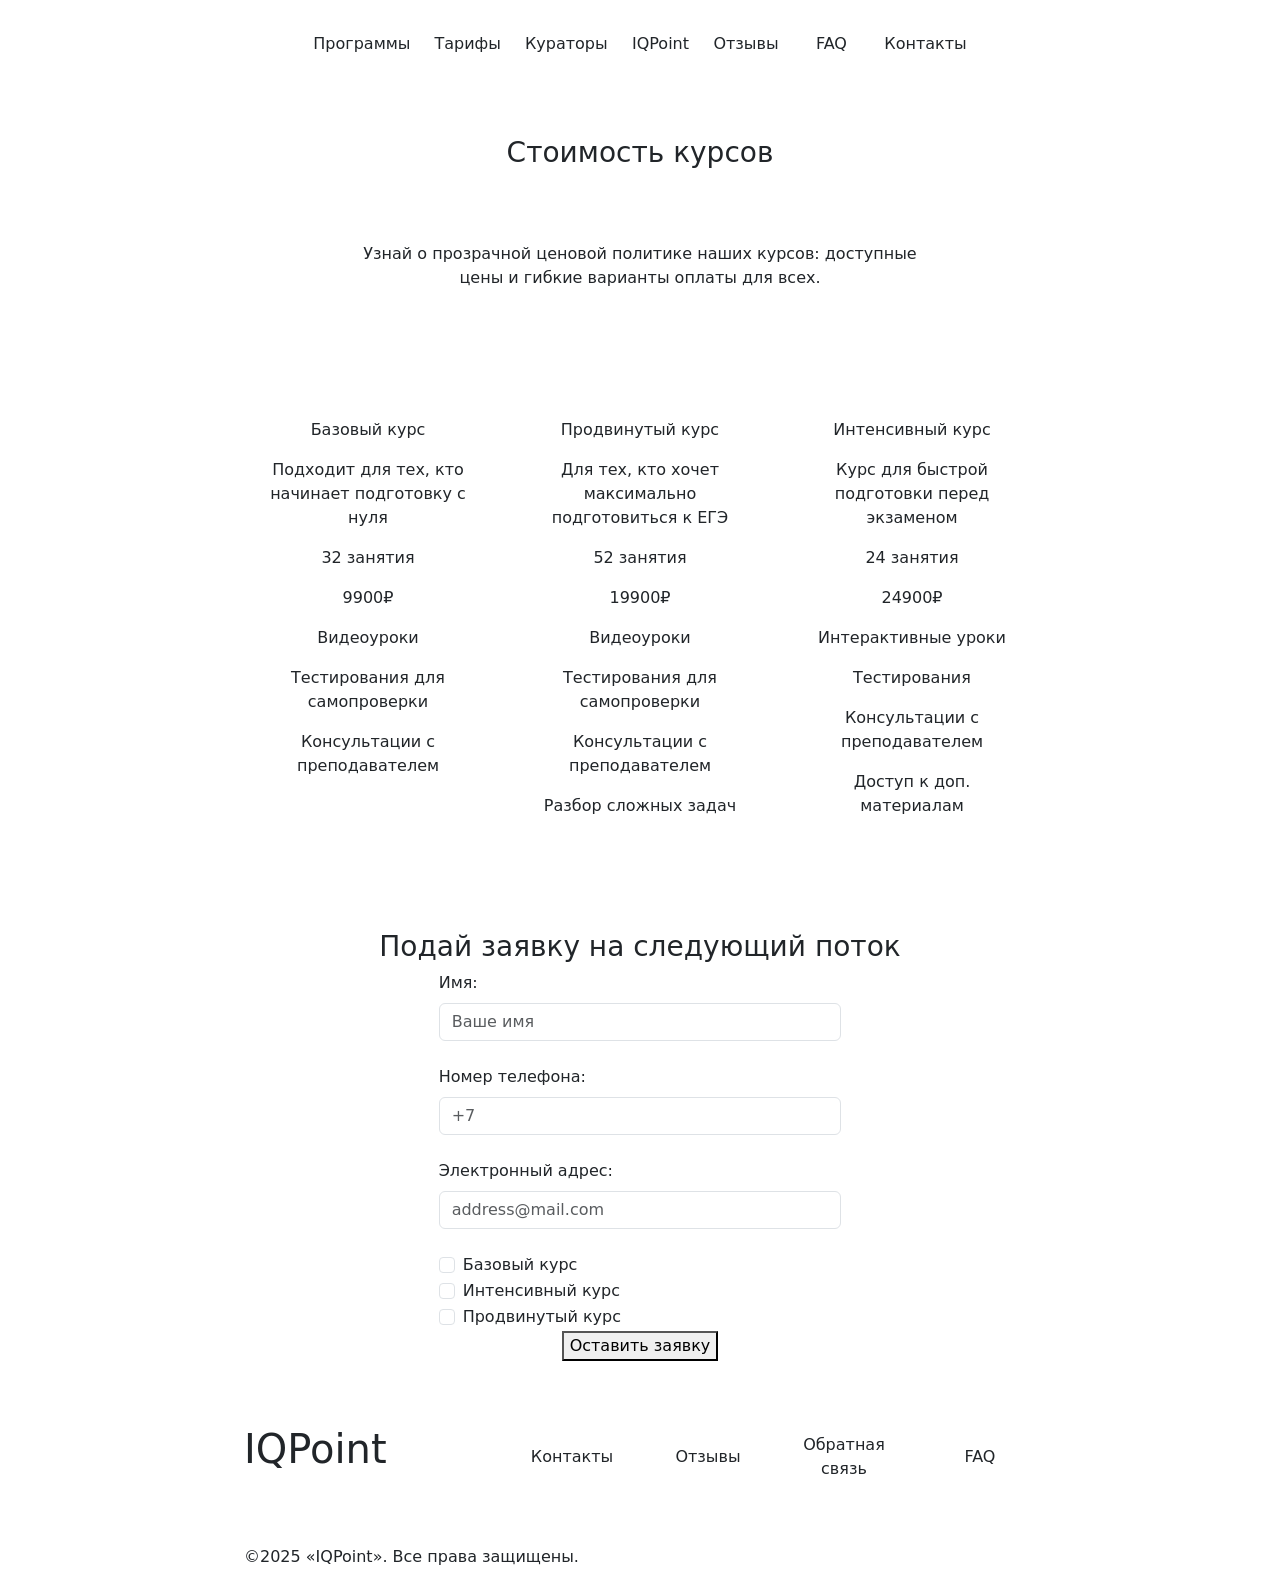
==== pug/pricing.html @ e209d947 "Add files via upload" ====
<!DOCTYPE html ><html> <head><meta charset="UTF-8"/><title>Тарифы | IQPoint</title><link rel="stylesheet" href="../styles/style.css"/><link href="https://cdn.jsdelivr.net/npm/bootstrap@5.0.2/dist/css/bootstrap.min.css" rel="stylesheet" integrity="sha384-EVSTQN3/azprG1Anm3QDgpJLIm9Nao0Yz1ztcQTwFspd3yD65VohhpuuCOmLASjC" crossorigin="anonymous"><div class="container-fluid header-container"><div class="row mx-5 my-3"><div class="col-2"></div><div class="col-8"><div class="header-col"><div class="row px-5 d-flex align-items-center"><div class="col d-flex justify-content-center py-3"><a class="nav-link" href="../pug/programms.html">Программы</a></div><div class="col d-flex justify-content-center"><a class="nav-link" href="../pug/pricing.html">Тарифы</a></div><div class="col d-flex justify-content-center"><a class="nav-link" href="../pug/teachers.html">Кураторы</a></div><div class="col d-flex justify-content-center"><a class="nav-link title" href="../pug/index.html">IQPoint</a></div><div class="col d-flex justify-content-center"><a class="nav-link" href="#">Отзывы</a></div><div class="col d-flex justify-content-center"><a class="nav-link" href="#">FAQ</a></div><div class="col d-flex justify-content-center"><a class="nav-link" href="#">Контакты</a></div></div></div></div><div class="col-2"></div></div></div></head><body><div class="body-container"> <div class="container-fluid"><div class="row mx-3 mt-3 text-center"><div class="col mt-5"><h3 class="bigger">Стоимость курсов</h3></div></div><div class="row mx-3 mt-3 text-center"><div class="col-3"></div><div class="col-6 mt-5"><p>Узнай о прозрачной ценовой политике наших курсов: доступные цены и гибкие варианты оплаты для всех.</p></div><div class="col-3"></div></div><div class="row mx-3 mt-3"><div class="col-2"></div><div class="col-8"><div class="row mt-5"> <div class="col mx-4 pricing-container text-center py-5"><p class="tariff title">Базовый курс</p><p class="tariff description">Подходит для тех, кто начинает подготовку с нуля </p><p class="tariff description">32 занятия</p><p class="tariff price">9900₽</p><p class="tariff description">Видеоуроки</p><p class="tariff description">Тестирования для самопроверки</p><p class="tariff description">Консультации с преподавателем</p></div><div class="col mx-4 pricing-container text-center py-5"><p class="tariff title">Продвинутый курс</p><p class="tariff description">Для тех, кто хочет максимально подготовиться к ЕГЭ</p><p class="tariff description">52 занятия</p><p class="tariff price">19900₽</p><p class="tariff description">Видеоуроки</p><p class="tariff description">Тестирования для самопроверки</p><p class="tariff description">Консультации с преподавателем</p><p class="tariff description">Разбор сложных задач</p></div><div class="col mx-4 pricing-container text-center py-5"><p class="tariff title">Интенсивный курс</p><p class="tariff description">Курс для быстрой подготовки перед экзаменом</p><p class="tariff description">24 занятия</p><p class="tariff price">24900₽</p><p class="tariff description">Интерактивные уроки</p><p class="tariff description">Тестирования</p><p class="tariff description">Консультации с преподавателем</p><p class="tariff description">Доступ к доп. материалам</p></div></div></div><div class="col-2"></div></div><div class="divider"></div><div class="row"><div class="col mt-5 text-center"><h3 class="bigger">Подай заявку на следующий поток</h3></div></div><div class="row"> <div class="col-4"></div><div class="col-4"><div class="contact-form"><form><div class="mb-4"><label class="form-label" for="name">Имя:</label><input class="form-control" id="name" type="text" placeholder="Ваше имя"/></div><div class="mb-4"><label class="form-label" for="number">Номер телефона:</label><input class="form-control" id="number" type="text" placeholder="+7"/></div><div class="mb-4"><label class="form-label" for="email">Электронный адрес:</label><input class="form-control" id="email" type="text" placeholder="address@mail.com"/></div></form><div class="form-check"><input class="form-check-input" id="option1" type="checkbox" value=""/><label class="form-check-label" for="option1">Базовый курс</label></div><div class="form-check"><input class="form-check-input" id="option1" type="checkbox" value=""/><label class="form-check-label" for="option2">Интенсивный курс</label></div><div class="form-check"><input class="form-check-input" id="option1" type="checkbox" value=""/><label class="form-check-label" for="option3">Продвинутый курс</label></div><div class="d-flex justify-content-center"><button class="btn-secondary">Оставить заявку</button></div></div></div><div class="col-4"></div></div></div></div></body><footer><div class="container-fluid footer-container"> <div class="row mx-3 mt-3"> <div class="col-2"> </div><div class="col-8"><div class="row my-5"> <div class="col-2 white-rect text-center"><h1>IQPoint </h1></div><div class="col-2"> </div><div class="col-8 white-rect"><div class="row d-flex align-items-center"><div class="col d-flex justify-content-center pt-2 text-center"><a class="nav-link" href="#">Контакты</a></div><div class="col d-flex justify-content-center pt-2 text-center"><a class="nav-link" href="#">Отзывы</a></div><div class="col d-flex justify-content-center pt-2 text-center"><a class="nav-link" href="#">Обратная связь</a></div><div class="col d-flex justify-content-center pt-2 text-center"><a class="nav-link" href="#">FAQ</a></div></div></div></div><div class="row-mt-5"> <p class="mt-5 pt-3">©2025 «IQPoint». Все права защищены.</p></div></div><div class="col-2"></div></div></div></footer></html>
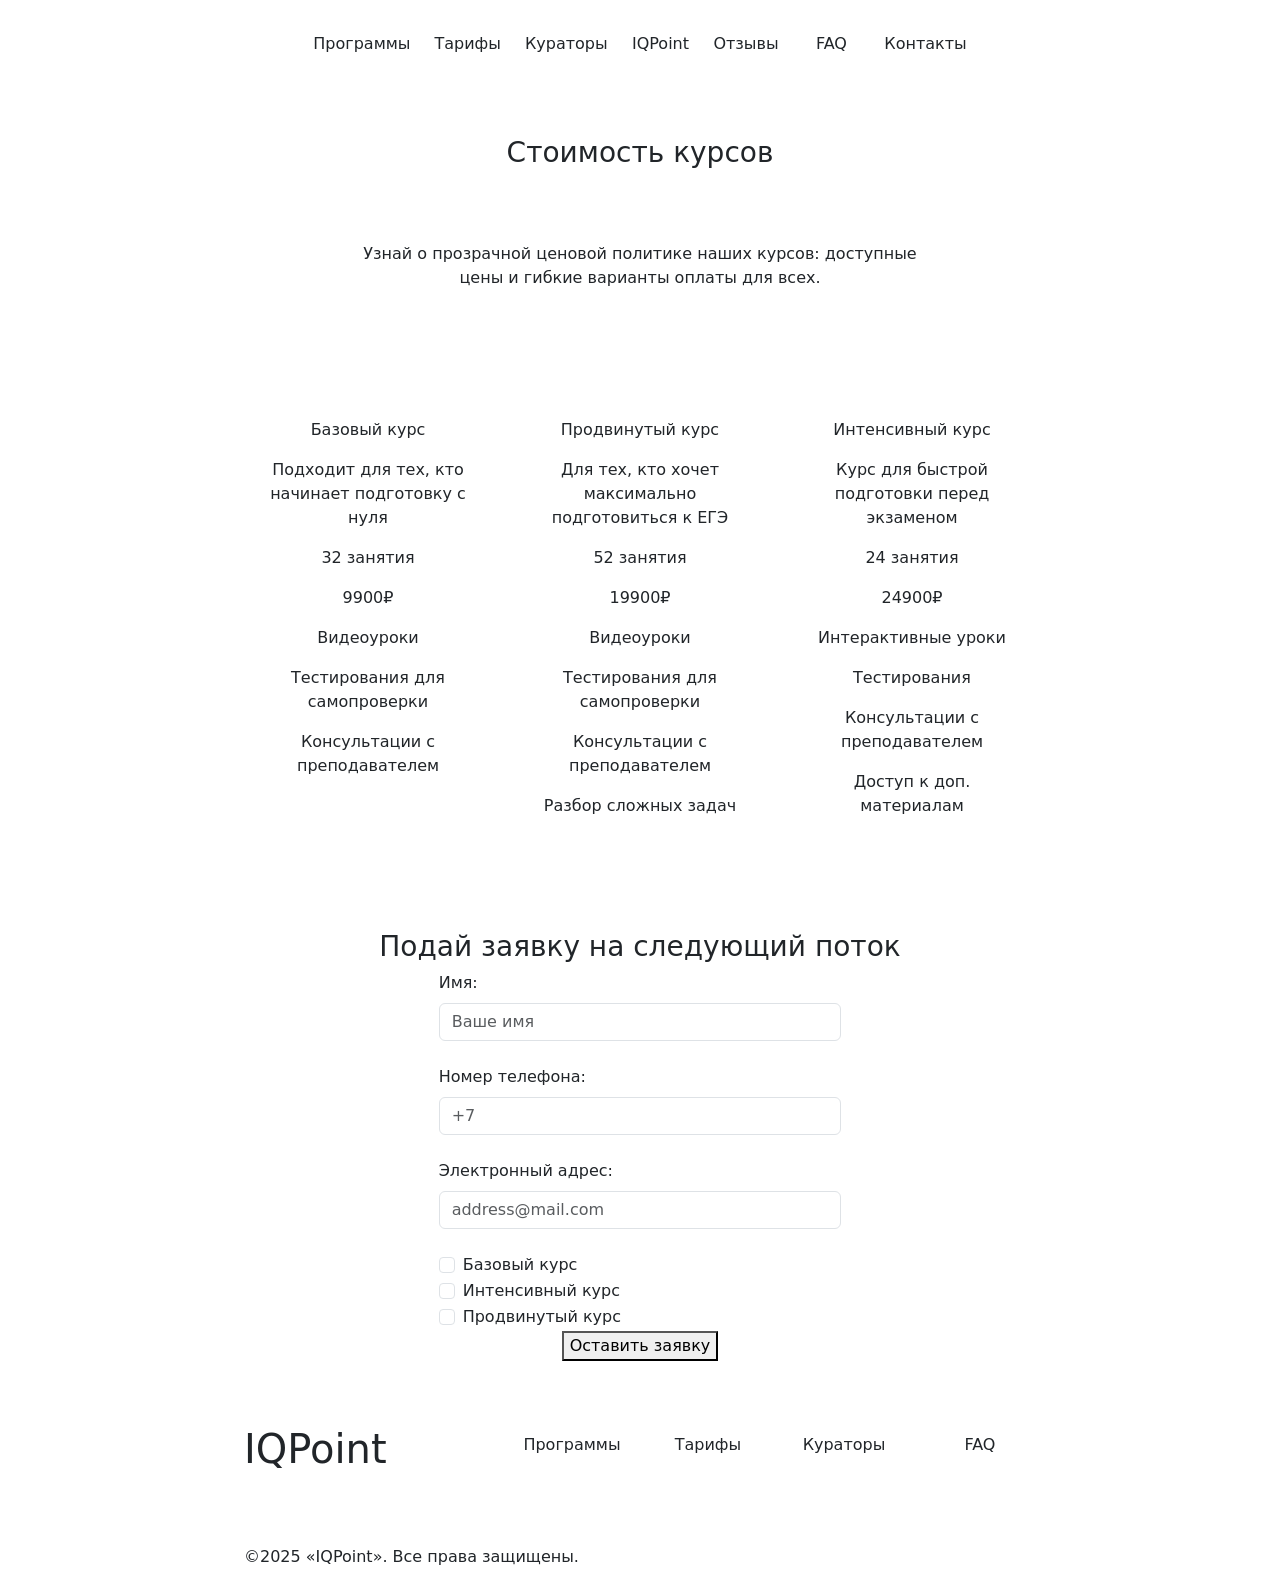
==== commit 606713d6: "Add files via upload" ====
--- a/pug/pricing.html
+++ b/pug/pricing.html
@@ -1 +1 @@
-<!DOCTYPE html ><html> <head><meta charset="UTF-8"/><title>Тарифы | IQPoint</title><link rel="stylesheet" href="../styles/style.css"/><link href="https://cdn.jsdelivr.net/npm/bootstrap@5.0.2/dist/css/bootstrap.min.css" rel="stylesheet" integrity="sha384-EVSTQN3/azprG1Anm3QDgpJLIm9Nao0Yz1ztcQTwFspd3yD65VohhpuuCOmLASjC" crossorigin="anonymous"><div class="container-fluid header-container"><div class="row mx-5 my-3"><div class="col-2"></div><div class="col-8"><div class="header-col"><div class="row px-5 d-flex align-items-center"><div class="col d-flex justify-content-center py-3"><a class="nav-link" href="../pug/programms.html">Программы</a></div><div class="col d-flex justify-content-center"><a class="nav-link" href="../pug/pricing.html">Тарифы</a></div><div class="col d-flex justify-content-center"><a class="nav-link" href="../pug/teachers.html">Кураторы</a></div><div class="col d-flex justify-content-center"><a class="nav-link title" href="../pug/index.html">IQPoint</a></div><div class="col d-flex justify-content-center"><a class="nav-link" href="#">Отзывы</a></div><div class="col d-flex justify-content-center"><a class="nav-link" href="#">FAQ</a></div><div class="col d-flex justify-content-center"><a class="nav-link" href="#">Контакты</a></div></div></div></div><div class="col-2"></div></div></div></head><body><div class="body-container"> <div class="container-fluid"><div class="row mx-3 mt-3 text-center"><div class="col mt-5"><h3 class="bigger">Стоимость курсов</h3></div></div><div class="row mx-3 mt-3 text-center"><div class="col-3"></div><div class="col-6 mt-5"><p>Узнай о прозрачной ценовой политике наших курсов: доступные цены и гибкие варианты оплаты для всех.</p></div><div class="col-3"></div></div><div class="row mx-3 mt-3"><div class="col-2"></div><div class="col-8"><div class="row mt-5"> <div class="col mx-4 pricing-container text-center py-5"><p class="tariff title">Базовый курс</p><p class="tariff description">Подходит для тех, кто начинает подготовку с нуля </p><p class="tariff description">32 занятия</p><p class="tariff price">9900₽</p><p class="tariff description">Видеоуроки</p><p class="tariff description">Тестирования для самопроверки</p><p class="tariff description">Консультации с преподавателем</p></div><div class="col mx-4 pricing-container text-center py-5"><p class="tariff title">Продвинутый курс</p><p class="tariff description">Для тех, кто хочет максимально подготовиться к ЕГЭ</p><p class="tariff description">52 занятия</p><p class="tariff price">19900₽</p><p class="tariff description">Видеоуроки</p><p class="tariff description">Тестирования для самопроверки</p><p class="tariff description">Консультации с преподавателем</p><p class="tariff description">Разбор сложных задач</p></div><div class="col mx-4 pricing-container text-center py-5"><p class="tariff title">Интенсивный курс</p><p class="tariff description">Курс для быстрой подготовки перед экзаменом</p><p class="tariff description">24 занятия</p><p class="tariff price">24900₽</p><p class="tariff description">Интерактивные уроки</p><p class="tariff description">Тестирования</p><p class="tariff description">Консультации с преподавателем</p><p class="tariff description">Доступ к доп. материалам</p></div></div></div><div class="col-2"></div></div><div class="divider"></div><div class="row"><div class="col mt-5 text-center"><h3 class="bigger">Подай заявку на следующий поток</h3></div></div><div class="row"> <div class="col-4"></div><div class="col-4"><div class="contact-form"><form><div class="mb-4"><label class="form-label" for="name">Имя:</label><input class="form-control" id="name" type="text" placeholder="Ваше имя"/></div><div class="mb-4"><label class="form-label" for="number">Номер телефона:</label><input class="form-control" id="number" type="text" placeholder="+7"/></div><div class="mb-4"><label class="form-label" for="email">Электронный адрес:</label><input class="form-control" id="email" type="text" placeholder="address@mail.com"/></div></form><div class="form-check"><input class="form-check-input" id="option1" type="checkbox" value=""/><label class="form-check-label" for="option1">Базовый курс</label></div><div class="form-check"><input class="form-check-input" id="option1" type="checkbox" value=""/><label class="form-check-label" for="option2">Интенсивный курс</label></div><div class="form-check"><input class="form-check-input" id="option1" type="checkbox" value=""/><label class="form-check-label" for="option3">Продвинутый курс</label></div><div class="d-flex justify-content-center"><button class="btn-secondary">Оставить заявку</button></div></div></div><div class="col-4"></div></div></div></div></body><footer><div class="container-fluid footer-container"> <div class="row mx-3 mt-3"> <div class="col-2"> </div><div class="col-8"><div class="row my-5"> <div class="col-2 white-rect text-center"><h1>IQPoint </h1></div><div class="col-2"> </div><div class="col-8 white-rect"><div class="row d-flex align-items-center"><div class="col d-flex justify-content-center pt-2 text-center"><a class="nav-link" href="#">Контакты</a></div><div class="col d-flex justify-content-center pt-2 text-center"><a class="nav-link" href="#">Отзывы</a></div><div class="col d-flex justify-content-center pt-2 text-center"><a class="nav-link" href="#">Обратная связь</a></div><div class="col d-flex justify-content-center pt-2 text-center"><a class="nav-link" href="#">FAQ</a></div></div></div></div><div class="row-mt-5"> <p class="mt-5 pt-3">©2025 «IQPoint». Все права защищены.</p></div></div><div class="col-2"></div></div></div></footer></html>+<!DOCTYPE html ><html> <head><meta charset="UTF-8"/><title>Тарифы | IQPoint</title><link rel="stylesheet" href="../styles/style.css"/><link href="https://cdn.jsdelivr.net/npm/bootstrap@5.0.2/dist/css/bootstrap.min.css" rel="stylesheet" integrity="sha384-EVSTQN3/azprG1Anm3QDgpJLIm9Nao0Yz1ztcQTwFspd3yD65VohhpuuCOmLASjC" crossorigin="anonymous"><div class="container-fluid header-container"><div class="row mx-5 my-3"><div class="col-2"></div><div class="col-8"><div class="header-col"><div class="row px-5 d-flex align-items-center"><div class="col d-flex justify-content-center py-3"><a class="nav-link" href="../pug/programms.html">Программы</a></div><div class="col d-flex justify-content-center"><a class="nav-link" href="../pug/pricing.html">Тарифы</a></div><div class="col d-flex justify-content-center"><a class="nav-link" href="../pug/teachers.html">Кураторы</a></div><div class="col d-flex justify-content-center"><a class="nav-link title" href="../pug/index.html">IQPoint</a></div><div class="col d-flex justify-content-center"><a class="nav-link" href="../pug/index.html#feedback">Отзывы</a></div><div class="col d-flex justify-content-center"><a class="nav-link" href="../pug/index.html#FAQ">FAQ</a></div><div class="col d-flex justify-content-center"><a class="nav-link" href="../pug/index.html#contacts">Контакты</a></div></div></div></div><div class="col-2"></div></div></div></head><body><div class="body-container"> <div class="container-fluid"><div class="row mx-3 mt-3 text-center"><div class="col mt-5"><h3 class="bigger">Стоимость курсов</h3></div></div><div class="row mx-3 mt-3 text-center"><div class="col-3"></div><div class="col-6 mt-5"><p>Узнай о прозрачной ценовой политике наших курсов: доступные цены и гибкие варианты оплаты для всех.</p></div><div class="col-3"></div></div><div class="row mx-3 mt-3"><div class="col-2"></div><div class="col-8"><div class="row mt-5"> <div class="col mx-4 pricing-container text-center py-5"><p class="tariff title">Базовый курс</p><p class="tariff description">Подходит для тех, кто начинает подготовку с нуля </p><p class="tariff description">32 занятия</p><p class="tariff price">9900₽</p><p class="tariff description">Видеоуроки</p><p class="tariff description">Тестирования для самопроверки</p><p class="tariff description">Консультации с преподавателем</p></div><div class="col mx-4 pricing-container text-center py-5"><p class="tariff title">Продвинутый курс</p><p class="tariff description">Для тех, кто хочет максимально подготовиться к ЕГЭ</p><p class="tariff description">52 занятия</p><p class="tariff price">19900₽</p><p class="tariff description">Видеоуроки</p><p class="tariff description">Тестирования для самопроверки</p><p class="tariff description">Консультации с преподавателем</p><p class="tariff description">Разбор сложных задач</p></div><div class="col mx-4 pricing-container text-center py-5"><p class="tariff title">Интенсивный курс</p><p class="tariff description">Курс для быстрой подготовки перед экзаменом</p><p class="tariff description">24 занятия</p><p class="tariff price">24900₽</p><p class="tariff description">Интерактивные уроки</p><p class="tariff description">Тестирования</p><p class="tariff description">Консультации с преподавателем</p><p class="tariff description">Доступ к доп. материалам</p></div></div></div><div class="col-2"></div></div><div class="divider"></div><div class="row"><div class="col mt-5 text-center"><h3 class="bigger">Подай заявку на следующий поток</h3></div></div><div class="row"> <div class="col-4"></div><div class="col-4"><div class="contact-form"><form><div class="mb-4"><label class="form-label" for="name">Имя:</label><input class="form-control" id="name" type="text" placeholder="Ваше имя"/></div><div class="mb-4"><label class="form-label" for="number">Номер телефона:</label><input class="form-control" id="number" type="text" placeholder="+7"/></div><div class="mb-4"><label class="form-label" for="email">Электронный адрес:</label><input class="form-control" id="email" type="text" placeholder="address@mail.com"/></div></form><div class="form-check"><input class="form-check-input" id="option1" type="checkbox" value=""/><label class="form-check-label" for="option1">Базовый курс</label></div><div class="form-check"><input class="form-check-input" id="option1" type="checkbox" value=""/><label class="form-check-label" for="option2">Интенсивный курс</label></div><div class="form-check"><input class="form-check-input" id="option1" type="checkbox" value=""/><label class="form-check-label" for="option3">Продвинутый курс</label></div><div class="d-flex justify-content-center"><button class="btn-secondary">Оставить заявку</button></div></div></div><div class="col-4"></div></div></div></div></body><footer><div class="container-fluid footer-container"> <div class="row mx-3 mt-3"> <div class="col-2"> </div><div class="col-8"><div class="row my-5"> <div class="col-2 white-rect text-center"><h1>IQPoint </h1></div><div class="col-2"> </div><div class="col-8 white-rect"><div class="row d-flex align-items-center"><div class="col d-flex justify-content-center pt-2 text-center"><a class="nav-link" href="../pug/programms.html">Программы</a></div><div class="col d-flex justify-content-center pt-2 text-center"><a class="nav-link" href="../pug/pricing.html">Тарифы</a></div><div class="col d-flex justify-content-center pt-2 text-center"><a class="nav-link" href="../pug/teachers.html">Кураторы</a></div><div class="col d-flex justify-content-center pt-2 text-center"><a class="nav-link" href="../pug/index.html#FAQ">FAQ</a></div></div></div></div><div class="row-mt-5"> <p class="mt-5 pt-3">©2025 «IQPoint». Все права защищены.</p></div></div><div class="col-2"></div></div></div></footer></html>
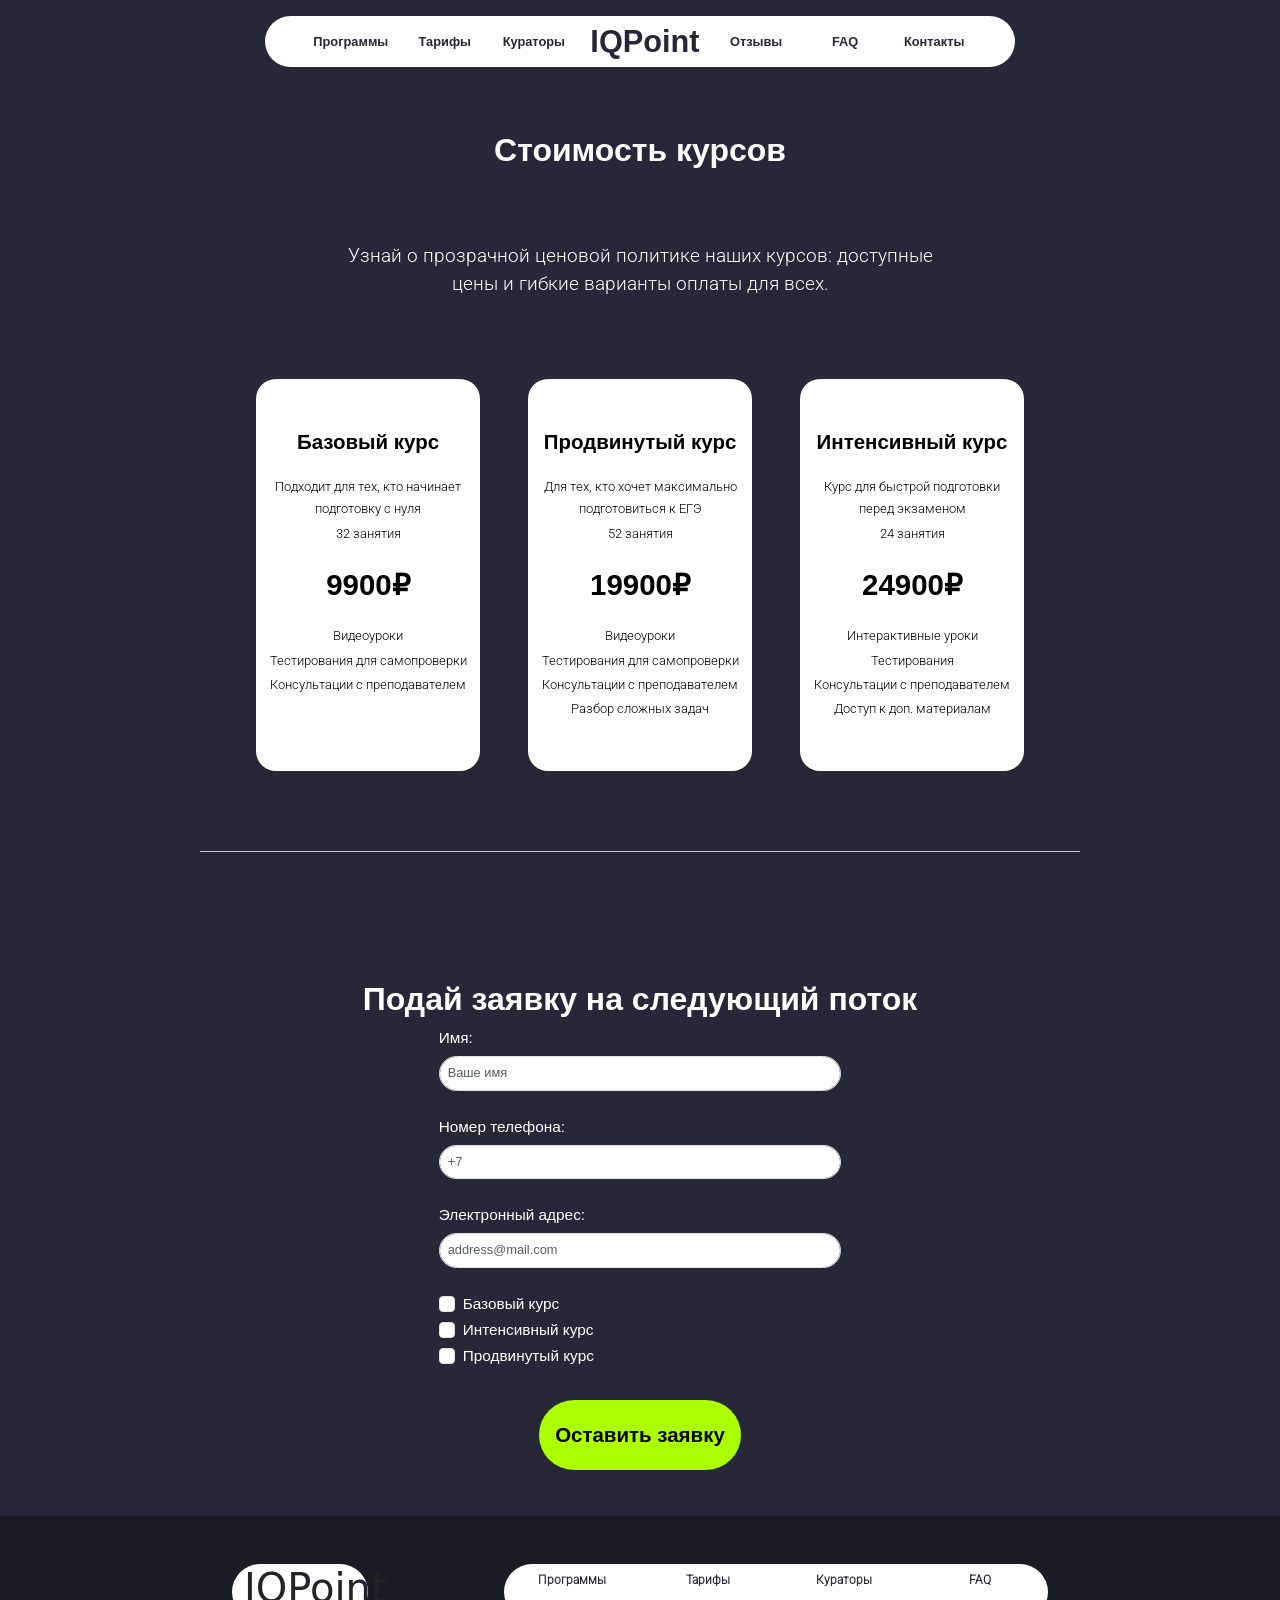
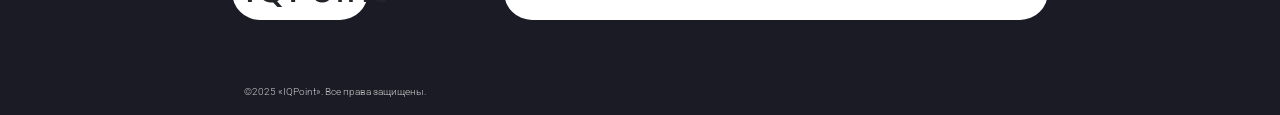
==== commit 93575a87: "Add files via upload" ====
--- a/pug/pricing.html
+++ b/pug/pricing.html
@@ -1 +1,156 @@
-<!DOCTYPE html ><html> <head><meta charset="UTF-8"/><title>Тарифы | IQPoint</title><link rel="stylesheet" href="../styles/style.css"/><link href="https://cdn.jsdelivr.net/npm/bootstrap@5.0.2/dist/css/bootstrap.min.css" rel="stylesheet" integrity="sha384-EVSTQN3/azprG1Anm3QDgpJLIm9Nao0Yz1ztcQTwFspd3yD65VohhpuuCOmLASjC" crossorigin="anonymous"><div class="container-fluid header-container"><div class="row mx-5 my-3"><div class="col-2"></div><div class="col-8"><div class="header-col"><div class="row px-5 d-flex align-items-center"><div class="col d-flex justify-content-center py-3"><a class="nav-link" href="../pug/programms.html">Программы</a></div><div class="col d-flex justify-content-center"><a class="nav-link" href="../pug/pricing.html">Тарифы</a></div><div class="col d-flex justify-content-center"><a class="nav-link" href="../pug/teachers.html">Кураторы</a></div><div class="col d-flex justify-content-center"><a class="nav-link title" href="../pug/index.html">IQPoint</a></div><div class="col d-flex justify-content-center"><a class="nav-link" href="../pug/index.html#feedback">Отзывы</a></div><div class="col d-flex justify-content-center"><a class="nav-link" href="../pug/index.html#FAQ">FAQ</a></div><div class="col d-flex justify-content-center"><a class="nav-link" href="../pug/index.html#contacts">Контакты</a></div></div></div></div><div class="col-2"></div></div></div></head><body><div class="body-container"> <div class="container-fluid"><div class="row mx-3 mt-3 text-center"><div class="col mt-5"><h3 class="bigger">Стоимость курсов</h3></div></div><div class="row mx-3 mt-3 text-center"><div class="col-3"></div><div class="col-6 mt-5"><p>Узнай о прозрачной ценовой политике наших курсов: доступные цены и гибкие варианты оплаты для всех.</p></div><div class="col-3"></div></div><div class="row mx-3 mt-3"><div class="col-2"></div><div class="col-8"><div class="row mt-5"> <div class="col mx-4 pricing-container text-center py-5"><p class="tariff title">Базовый курс</p><p class="tariff description">Подходит для тех, кто начинает подготовку с нуля </p><p class="tariff description">32 занятия</p><p class="tariff price">9900₽</p><p class="tariff description">Видеоуроки</p><p class="tariff description">Тестирования для самопроверки</p><p class="tariff description">Консультации с преподавателем</p></div><div class="col mx-4 pricing-container text-center py-5"><p class="tariff title">Продвинутый курс</p><p class="tariff description">Для тех, кто хочет максимально подготовиться к ЕГЭ</p><p class="tariff description">52 занятия</p><p class="tariff price">19900₽</p><p class="tariff description">Видеоуроки</p><p class="tariff description">Тестирования для самопроверки</p><p class="tariff description">Консультации с преподавателем</p><p class="tariff description">Разбор сложных задач</p></div><div class="col mx-4 pricing-container text-center py-5"><p class="tariff title">Интенсивный курс</p><p class="tariff description">Курс для быстрой подготовки перед экзаменом</p><p class="tariff description">24 занятия</p><p class="tariff price">24900₽</p><p class="tariff description">Интерактивные уроки</p><p class="tariff description">Тестирования</p><p class="tariff description">Консультации с преподавателем</p><p class="tariff description">Доступ к доп. материалам</p></div></div></div><div class="col-2"></div></div><div class="divider"></div><div class="row"><div class="col mt-5 text-center"><h3 class="bigger">Подай заявку на следующий поток</h3></div></div><div class="row"> <div class="col-4"></div><div class="col-4"><div class="contact-form"><form><div class="mb-4"><label class="form-label" for="name">Имя:</label><input class="form-control" id="name" type="text" placeholder="Ваше имя"/></div><div class="mb-4"><label class="form-label" for="number">Номер телефона:</label><input class="form-control" id="number" type="text" placeholder="+7"/></div><div class="mb-4"><label class="form-label" for="email">Электронный адрес:</label><input class="form-control" id="email" type="text" placeholder="address@mail.com"/></div></form><div class="form-check"><input class="form-check-input" id="option1" type="checkbox" value=""/><label class="form-check-label" for="option1">Базовый курс</label></div><div class="form-check"><input class="form-check-input" id="option1" type="checkbox" value=""/><label class="form-check-label" for="option2">Интенсивный курс</label></div><div class="form-check"><input class="form-check-input" id="option1" type="checkbox" value=""/><label class="form-check-label" for="option3">Продвинутый курс</label></div><div class="d-flex justify-content-center"><button class="btn-secondary">Оставить заявку</button></div></div></div><div class="col-4"></div></div></div></div></body><footer><div class="container-fluid footer-container"> <div class="row mx-3 mt-3"> <div class="col-2"> </div><div class="col-8"><div class="row my-5"> <div class="col-2 white-rect text-center"><h1>IQPoint </h1></div><div class="col-2"> </div><div class="col-8 white-rect"><div class="row d-flex align-items-center"><div class="col d-flex justify-content-center pt-2 text-center"><a class="nav-link" href="../pug/programms.html">Программы</a></div><div class="col d-flex justify-content-center pt-2 text-center"><a class="nav-link" href="../pug/pricing.html">Тарифы</a></div><div class="col d-flex justify-content-center pt-2 text-center"><a class="nav-link" href="../pug/teachers.html">Кураторы</a></div><div class="col d-flex justify-content-center pt-2 text-center"><a class="nav-link" href="../pug/index.html#FAQ">FAQ</a></div></div></div></div><div class="row-mt-5"> <p class="mt-5 pt-3">©2025 «IQPoint». Все права защищены.</p></div></div><div class="col-2"></div></div></div></footer></html>+<!DOCTYPE html>
+<html>
+
+<head>
+    <meta charset="UTF-8" />
+    <title>Тарифы | IQPoint</title>
+    <link rel="stylesheet" href="../styles/style.css" />
+    <link href="https://cdn.jsdelivr.net/npm/bootstrap@5.0.2/dist/css/bootstrap.min.css" rel="stylesheet"
+        integrity="sha384-EVSTQN3/azprG1Anm3QDgpJLIm9Nao0Yz1ztcQTwFspd3yD65VohhpuuCOmLASjC" crossorigin="anonymous">
+    <div class="container-fluid header-container">
+        <div class="row mx-5 my-3">
+            <div class="col-2"></div>
+            <div class="col-8">
+                <div class="header-col">
+                    <div class="row px-5 d-flex align-items-center">
+                        <div class="col d-flex justify-content-center py-3"><a class="nav-link"
+                                href="../pug/programms.html">Программы</a></div>
+                        <div class="col d-flex justify-content-center"><a class="nav-link"
+                                href="../pug/pricing.html">Тарифы</a></div>
+                        <div class="col d-flex justify-content-center"><a class="nav-link"
+                                href="../pug/teachers.html">Кураторы</a></div>
+                        <div class="col d-flex justify-content-center"><a class="nav-link title"
+                                href="../pug/index.html">IQPoint</a></div>
+                        <div class="col d-flex justify-content-center"><a class="nav-link"
+                                href="../pug/index.html#feedback">Отзывы</a></div>
+                        <div class="col d-flex justify-content-center"><a class="nav-link"
+                                href="../pug/index.html#FAQ">FAQ</a></div>
+                        <div class="col d-flex justify-content-center"><a class="nav-link"
+                                href="../pug/index.html#contacts">Контакты</a></div>
+                    </div>
+                </div>
+            </div>
+            <div class="col-2"></div>
+        </div>
+    </div>
+</head>
+
+<body>
+    <div class="body-container">
+        <div class="container-fluid">
+            <div class="row mx-3 mt-3 text-center">
+                <div class="col mt-5">
+                    <h3 class="bigger" id="pricing-section">Стоимость курсов</h3>
+                </div>
+            </div>
+            <div class="row mx-3 mt-3 text-center">
+                <div class="col-3"></div>
+                <div class="col-6 mt-5">
+                    <p>Узнай о прозрачной ценовой политике наших курсов: доступные цены и гибкие варианты оплаты для
+                        всех.</p>
+                </div>
+                <div class="col-3"></div>
+            </div>
+            <div class="row mx-3 mt-3">
+                <div class="col-2"></div>
+                <div class="col-8">
+                    <div class="row mt-5">
+                        <div class="col mx-4 pricing-container text-center py-5">
+                            <p class="tariff title">Базовый курс</p>
+                            <p class="tariff description">Подходит для тех, кто начинает подготовку с нуля </p>
+                            <p class="tariff description">32 занятия</p>
+                            <p class="tariff price">9900₽</p>
+                            <p class="tariff description">Видеоуроки</p>
+                            <p class="tariff description">Тестирования для самопроверки</p>
+                            <p class="tariff description">Консультации с преподавателем</p>
+                        </div>
+                        <div class="col mx-4 pricing-container text-center py-5">
+                            <p class="tariff title">Продвинутый курс</p>
+                            <p class="tariff description">Для тех, кто хочет максимально подготовиться к ЕГЭ</p>
+                            <p class="tariff description">52 занятия</p>
+                            <p class="tariff price">19900₽</p>
+                            <p class="tariff description">Видеоуроки</p>
+                            <p class="tariff description">Тестирования для самопроверки</p>
+                            <p class="tariff description">Консультации с преподавателем</p>
+                            <p class="tariff description">Разбор сложных задач</p>
+                        </div>
+                        <div class="col mx-4 pricing-container text-center py-5">
+                            <p class="tariff title">Интенсивный курс</p>
+                            <p class="tariff description">Курс для быстрой подготовки перед экзаменом</p>
+                            <p class="tariff description">24 занятия</p>
+                            <p class="tariff price">24900₽</p>
+                            <p class="tariff description">Интерактивные уроки</p>
+                            <p class="tariff description">Тестирования</p>
+                            <p class="tariff description">Консультации с преподавателем</p>
+                            <p class="tariff description">Доступ к доп. материалам</p>
+                        </div>
+                    </div>
+                </div>
+                <div class="col-2"></div>
+            </div>
+            <div class="divider"></div>
+             <div class="row">
+                <div class="col mt-5 text-center">
+                    <h3 class="bigger" id="apply-section">Подай заявку на следующий поток</h3>
+                </div>
+            </div>
+            <div class="row">
+                <div class="col-4"></div>
+                <div class="col-4">
+                    <div class="contact-form">
+                        <form>
+                            <div class="mb-4"><label class="form-label" for="name">Имя:</label><input
+                                    class="form-control" id="name" type="text" placeholder="Ваше имя" /></div>
+                            <div class="mb-4"><label class="form-label" for="number">Номер телефона:</label><input
+                                    class="form-control" id="number" type="text" placeholder="+7" /></div>
+                            <div class="mb-4"><label class="form-label" for="email">Электронный адрес:</label><input
+                                    class="form-control" id="email" type="text" placeholder="address@mail.com" /></div>
+                        </form>
+                        <div class="form-check"><input class="form-check-input" id="option1" type="checkbox"
+                                value="" /><label class="form-check-label" for="option1">Базовый курс</label></div>
+                        <div class="form-check"><input class="form-check-input" id="option1" type="checkbox"
+                                value="" /><label class="form-check-label" for="option2">Интенсивный курс</label></div>
+                        <div class="form-check"><input class="form-check-input" id="option1" type="checkbox"
+                                value="" /><label class="form-check-label" for="option3">Продвинутый курс</label></div>
+                        <div class="d-flex justify-content-center"><button class="btn-secondary">Оставить
+                                заявку</button></div>
+                    </div>
+                </div>
+                <div class="col-4"></div>
+            </div>
+        </div>
+    </div>
+</body>
+<footer>
+    <div class="container-fluid footer-container">
+        <div class="row mx-3 mt-3">
+            <div class="col-2"> </div>
+            <div class="col-8">
+                <div class="row my-5">
+                    <div class="col-2 white-rect text-center">
+                        <h1>IQPoint </h1>
+                    </div>
+                    <div class="col-2"> </div>
+                    <div class="col-8 white-rect">
+                        <div class="row d-flex align-items-center">
+                            <div class="col d-flex justify-content-center pt-2 text-center"><a class="nav-link"
+                                    href="../pug/programms.html">Программы</a></div>
+                            <div class="col d-flex justify-content-center pt-2 text-center"><a class="nav-link"
+                                    href="../pug/pricing.html">Тарифы</a></div>
+                            <div class="col d-flex justify-content-center pt-2 text-center"><a class="nav-link"
+                                    href="../pug/teachers.html">Кураторы</a></div>
+                            <div class="col d-flex justify-content-center pt-2 text-center"><a class="nav-link"
+                                    href="../pug/index.html#FAQ">FAQ</a></div>
+                        </div>
+                    </div>
+                </div>
+                <div class="row-mt-5">
+                    <p class="mt-5 pt-3">©2025 «IQPoint». Все права защищены.</p>
+                </div>
+            </div>
+            <div class="col-2"></div>
+        </div>
+    </div>
+</footer>
+
+</html>
--- a/styles/style.css
+++ b/styles/style.css
@@ -0,0 +1,412 @@
+@import url(https://cdn.jsdelivr.net/npm/bootstrap@5.0.2/dist/css/bootstrap.min.css);
+@font-face {
+  font-family: "Roboto";
+  src: url("../assets/fonts/Roboto-SemiBold.ttf") format("truetype");
+  font-style: semibold !important;
+  font-weight: 600 !important;
+}
+@font-face {
+  font-family: "Roboto";
+  src: url("../assets/fonts/Roboto-Bold.ttf") format("truetype");
+  font-style: bold !important;
+  font-weight: 900 !important;
+}
+@font-face {
+  font-family: "Roboto";
+  src: url("../assets/fonts/Roboto-Black.ttf") format("truetype");
+  font-style: black !important;
+  font-weight: 1100 !important;
+}
+@font-face {
+  font-family: "Roboto";
+  src: url("../assets/fonts/Roboto-Regular.ttf") format("truetype");
+  font-style: regular !important;
+  font-weight: 400 !important;
+}
+@font-face {
+  font-family: "Roboto";
+  src: url("../assets/fonts/Roboto-Light.ttf") format("truetype");
+  font-style: light !important;
+  font-weight: 300 !important;
+}
+@font-face {
+  font-family: "Audiowide";
+  src: url("../assets/fonts/Audiowide-Regular.ttf") format("truetype");
+  font-style: regular !important;
+  font-weight: 400 !important;
+}
+html, body, head {
+  background-color: #282737 !important;
+  overflow-x: hidden;
+  margin: 0;
+  padding: 0;
+  box-sizing: border-box;
+}
+
+.header-container .header-col {
+  background-color: white;
+  border-radius: 50px;
+}
+.header-container .header-col .nav-link {
+  color: #282737;
+  font-family: "Arial";
+  font-style: bold !important;
+  font-weight: 700;
+  font-size: 1vw;
+}
+.header-container .header-col .nav-link.title {
+  font-size: 2.4vw;
+}
+
+.body-container h1 {
+  font-family: "Audiowide";
+  font-weight: 600;
+  font-size: 10vw;
+  color: white;
+}
+.body-container h2 {
+  font-family: "Roboto";
+  font-weight: 600;
+  font-size: 2.5vw;
+  color: white;
+}
+.body-container h2 .t-title {
+  font-weight: 900;
+}
+.body-container h3 {
+  font-family: "Arial";
+  font-weight: 600;
+  font-size: 1.6vw;
+  color: white;
+}
+.body-container h3.bigger {
+  font-size: 2.5vw;
+}
+.body-container h4 {
+  font-family: "Roboto";
+  font-weight: 300;
+  font-size: 1.6vw;
+  color: white;
+}
+.body-container h5 {
+  font-family: "Roboto";
+  font-weight: 900;
+  font-size: 1.6vw;
+  color: white;
+}
+.body-container p {
+  font-family: "Roboto";
+  font-weight: 400;
+  font-size: 1.5vw;
+  color: white;
+}
+.body-container p.t-description {
+  font-family: "Arial";
+  font-weight: 300;
+  font-size: 1.2vw;
+}
+.body-container p.course-title {
+  font-family: "Arial";
+  font-size: 2vw;
+  font-weight: 700 !important;
+  margin-bottom: 2vh;
+}
+.body-container p.course-title.black {
+  color: black;
+}
+.body-container p.desc-title {
+  font-family: "Arial";
+  font-size: 1.6vw;
+  font-weight: 700 !important;
+  margin-bottom: 2vh;
+  color: black;
+}
+.body-container p.desc-main {
+  font-family: "Roboto";
+  font-size: 1vw;
+  font-weight: 500 !important;
+  margin-bottom: 2vh;
+  color: black;
+}
+.body-container p.course-description {
+  font-size: 1.2vw;
+  margin-bottom: 2vh;
+}
+.body-container p.smaller {
+  font-size: 0.8vw;
+}
+.body-container p.feedback {
+  font-size: 1.3vw;
+}
+.body-container .pricing-container {
+  background-color: white;
+  border-radius: 20px;
+  color: white;
+}
+.body-container .pricing-container .tariff {
+  color: black;
+}
+.body-container .pricing-container .tariff.title {
+  font-family: "Arial";
+  font-size: 1.6vw;
+  font-weight: 700 !important;
+  margin-bottom: 2vh;
+}
+.body-container .pricing-container .tariff.price {
+  font-family: "Arial";
+  font-size: 2.3vw;
+  font-weight: 700 !important;
+  margin-top: 2vh;
+  margin-bottom: 2vh;
+}
+.body-container .pricing-container .tariff.description {
+  font-family: "Roboto";
+  font-size: 1vw;
+  font-weight: 300 !important;
+  line-height: 2.5vh;
+  margin-bottom: 0.2vh;
+}
+.body-container .teacher-container .teacher-pic {
+  width: 350px;
+  height: 250px;
+  overflow: hidden;
+  -o-object-fit: cover;
+     object-fit: cover;
+  border-radius: 50px;
+}
+.body-container .teacher-container .teacher {
+  color: rgb(255, 255, 255);
+}
+.body-container .teacher-container .teacher.name {
+  font-family: "Arial";
+  font-size: 1.3vw;
+  font-weight: 700 !important;
+  margin-bottom: 2vh;
+}
+.body-container .teacher-container .teacher.occupation {
+  font-family: "Roboto";
+  font-size: 1vw;
+  font-weight: 300 !important;
+  margin-top: -2vh;
+  margin-bottom: 2vh;
+}
+.body-container .teacher-container .teacher.description {
+  font-family: "Roboto";
+  font-size: 1vw;
+  font-weight: 300 !important;
+  line-height: 2.5vh;
+  margin-bottom: 0.2vh;
+}
+.body-container .blog-container .blog-pic {
+  width: 350px;
+  height: 250px;
+  overflow: hidden;
+  -o-object-fit: cover;
+     object-fit: cover;
+  border-radius: 50px;
+}
+.body-container .blog-container .blog {
+  color: rgb(255, 255, 255);
+}
+.body-container .blog-container .blog.title {
+  font-family: "Arial";
+  font-size: 1.3vw;
+  font-weight: 700 !important;
+  margin-bottom: 2vh;
+}
+.body-container .blog-container .blog.link {
+  font-family: "Roboto";
+  font-size: 1vw;
+  color: #ACFF00;
+  font-weight: 600 !important;
+  margin-top: 2vh;
+  margin-bottom: 2vh;
+  transition: background-color 0.2s ease, color 0.2s ease, box-shadow 0.2s ease, border-color 0.2s ease;
+}
+.body-container .blog-container .blog.link:hover {
+  color: #8155FF !important;
+}
+.body-container .blog-container .blog.description {
+  font-family: "Roboto";
+  font-size: 0.9vw;
+  font-weight: 300 !important;
+  line-height: 2vh;
+  margin-bottom: 0.2vh;
+}
+.body-container .table-container .icon {
+  width: 150%;
+}
+.body-container .table-container .title {
+  font-family: "Arial";
+  font-size: 1.2vw;
+  font-weight: 700 !important;
+}
+.body-container .table-container .description {
+  font-family: "Roboto";
+  font-size: 1vw;
+  font-weight: 300 !important;
+  line-height: 2.5vh;
+  margin-bottom: 0.2vh;
+}
+.body-container img.position-absolute {
+  width: 60vw;
+  height: auto;
+  top: 47%;
+  left: 50%;
+  transform: translate(-50%, -50%);
+  pointer-events: none;
+}
+.body-container .divider {
+  position: relative;
+  height: 1px;
+  width: 70%;
+  background-color: #ACFF00;
+  margin: 80px auto;
+}
+.body-container .divider-small {
+  height: 1px;
+  width: 50%;
+  background-color: #ACFF00;
+  margin: 20px 0;
+}
+.body-container .divider-small.purp {
+  margin-left: 15px;
+  width: 30%;
+  background-color: #8155FF;
+  height: 2px;
+}
+.body-container .contact-form label {
+  font-family: "Arial";
+  font-weight: 300;
+  font-size: 1.2vw;
+  line-height: 1.3em;
+  color: #FFFFFF;
+}
+.body-container .contact-form .form-control {
+  border-radius: 20px;
+  font-family: "Arial";
+  padding: 2%;
+  font-weight: 300;
+  font-size: 1vw;
+  line-height: 1.3em;
+  color: rgb(0, 0, 0);
+}
+.body-container .contact-form-index .form-control {
+  border-color: #ACFF00 !important;
+  background-color: #282737 !important;
+  border-radius: 20px;
+  font-family: "Arial";
+  padding: 2%;
+  font-weight: 500;
+  font-size: 0.9vw;
+  line-height: 1.3em;
+  color: rgb(255, 255, 255);
+}
+.body-container .form-check-input:checked {
+  border-radius: 100%;
+  background-color: #282737;
+}
+.body-container .form-check-input:checked:checked {
+  background-color: #ACFF00;
+  border-color: #ACFF00;
+}
+.body-container .form-check-label {
+  font-family: "Arial";
+  font-weight: 300;
+  font-size: 1.2vw;
+  line-height: 1.3em;
+  color: #FFFFFF;
+}
+.body-container .img-path {
+  overflow: hidden;
+  -o-object-fit: cover;
+     object-fit: cover;
+  border-radius: 20px;
+}
+.body-container .course-desc {
+  background-color: white !important;
+  border-radius: 30px;
+  margin-left: 2vw;
+  z-index: 6;
+}
+.body-container .course-img {
+  height: 350px;
+  width: 550px;
+  border-radius: 30px;
+  margin-left: -2vw;
+  overflow: hidden;
+  -o-object-fit: cover;
+     object-fit: cover;
+}
+
+.footer-container {
+  background-color: #1b1b25;
+}
+.footer-container .white-rect {
+  background-color: white !important;
+  border-radius: 50px;
+}
+.footer-container .nav-link {
+  color: #282737;
+  font-family: "Roboto";
+  font-weight: 700;
+  font-size: 0.9vw;
+}
+.footer-container p {
+  font-family: "Roboto";
+  font-weight: 400;
+  font-size: 0.8vw;
+  color: rgb(204, 204, 204);
+}
+
+.carousel .carousel-indicators [data-bs-target] {
+  background-color: #c4ff00;
+  width: 8px;
+  height: 8px;
+  border-radius: 50%;
+  margin-top: 50px;
+}
+.carousel .carousel-control-prev-icon,
+.carousel .carousel-control-next-icon {
+  background-size: 60% 60%;
+}
+
+.btn-primary {
+  background-color: #ACFF00 !important;
+  width: 80% !important;
+  height: 120px;
+  border-radius: 40px;
+  transition: background-color 0.2s ease, color 0.2s ease, box-shadow 0.2s ease, border-color 0.2s ease;
+  outline: none !important;
+  border-color: rgba(0, 0, 0, 0);
+  color: black !important;
+  font-family: "Roboto";
+  font-weight: 600;
+  font-size: 2vw !important;
+  color: black;
+}
+.btn-primary:hover {
+  background-color: #8155FF !important;
+  color: white !important;
+}
+
+.btn-secondary {
+  margin-top: 30px;
+  margin-bottom: 30px;
+  background-color: #ACFF00 !important;
+  width: 50% !important;
+  height: 70px;
+  border-radius: 40px;
+  transition: background-color 0.2s ease, color 0.2s ease, box-shadow 0.2s ease, border-color 0.2s ease;
+  outline: none !important;
+  border-color: rgba(0, 0, 0, 0);
+  color: black !important;
+  font-family: "Arial";
+  font-weight: 700;
+  font-size: 1.6vw !important;
+  color: black;
+}
+.btn-secondary:hover {
+  background-color: #8155FF !important;
+  color: white !important;
+}/*# sourceMappingURL=style.css.map */
